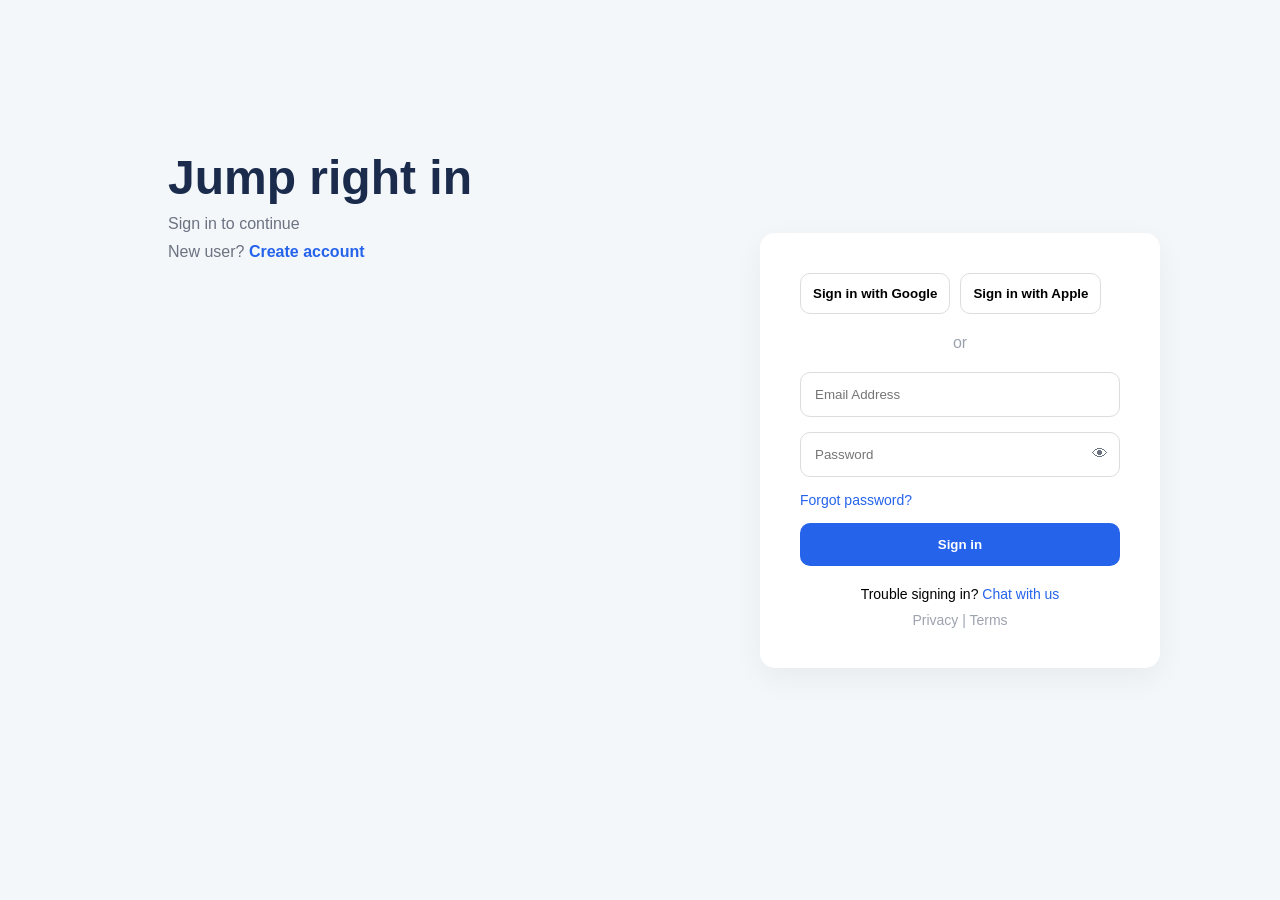
==== login.html @ a6e810c0 "Level-1 Final Project" ====
<!DOCTYPE html>
<html lang="en">

<head>
    <meta charset="UTF-8">
    <meta name="viewport" content="width=device-width, initial-scale=1.0">
    <title>Login</title>
    <link rel="stylesheet" href="style.css">
</head>

<body>

    <div class="container">

        <!-- LEFT SIDE (Desktop only) -->
        <div class="left">
            <div class="left-content">
                <h1>Jump right in</h1>
                <p>Sign in to continue</p>
                <p class="small">New user? <a href="#">Create account</a></p>
            </div>
        </div>

        <!-- RIGHT SIDE (FORM) -->
        <div class="right">
            <div class="form-box">

                <div class="social-btn">
                    <button class="btn google">Sign in with Google</button>
                    <button class="btn apple">Sign in with Apple</button>
                </div>

                <div class="divider">or</div>

                <form>
                    <input type="email" placeholder="Email Address" required>

                    <div class="password-box">
                        <input type="password" placeholder="Password" required>
                        <span>👁</span>
                    </div>

                    <a href="#" class="forgot">Forgot password?</a>

                    <button class="submit">Sign in</button>
                </form>

                <div class="footer">
                    <p>Trouble signing in? <a href="#">Chat with us</a></p>
                    <p class="links">Privacy | Terms</p>
                </div>

            </div>
        </div>

    </div>

</body>

</html>
---- style.css ----
* {
  margin: 0;
  padding: 0;
  box-sizing: border-box;
  font-family: Arial, sans-serif;
}

body {
  background-color: #f4f7fa;
}

.container {
  display: flex;
  min-height: 100vh;
}

/* LEFT SIDE */
.left {
  flex: 1;
  background: #f4f7fa;
  display: flex;
  justify-content: center;
}

.left-content {
  max-width: 400px;
  margin-top: 150px;
}

.left h1 {
  font-size: 3rem;
  color: #1a2b4c;
}

.left p {
  margin-top: 10px;
  color: #6b7280;
}

.small a {
  color: #2563eb;
  text-decoration: none;
  font-weight: bold;
}

/* RIGHT SIDE */
.right {
  flex: 1;
  display: flex;
  align-items: center;
  justify-content: center;
}

.form-box {
  background: #fff;
  padding: 40px;
  border-radius: 15px;
  width: 100%;
  max-width: 400px;
  box-shadow: 0 10px 30px rgba(0,0,0,0.05);
}

/* SOCIAL BUTTONS */
.social-btn {
  display: flex;
  gap: 10px;
}

.btn {
  padding: 12px;
  border-radius: 10px;
  border: 1px solid #ddd;
  background: #fff;
  cursor: pointer;
  font-weight: 600;
}

.btn:hover {
  background: #f9fafb;
}

/* DIVIDER */
.divider {
  text-align: center;
  margin: 20px 0;
  color: #9ca3af;
}

/* FORM */
form {
  display: flex;
  flex-direction: column;
  gap: 15px;
}

input {
  padding: 14px;
  border-radius: 10px;
  border: 1px solid #ddd;
  outline: none;
}

input:focus {
  border-color: #2563eb;
}

/* PASSWORD */
.password-box {
  position: relative;
}

.password-box input {
  width: 100%;
  padding-right: 40px; 
}

.password-box span {
  position: absolute;
  right: 12px;
  top: 50%;
  transform: translateY(-50%);
  cursor: pointer;
  font-size: 16px;
  color: #6b7280;
}

/* LINKS */
.forgot {
  font-size: 14px;
  color: #2563eb;
  text-decoration: none;
}

/* BUTTON */
.submit {
  padding: 14px;
  border: none;
  border-radius: 10px;
  background: #2563eb;
  color: #fff;
  font-weight: bold;
  cursor: pointer;
}

.submit:hover {
  background: #1e4fd8;
}

/* FOOTER */
.footer {
  margin-top: 20px;
  font-size: 14px;
  text-align: center;
}

.footer a {
  color: #2563eb;
  text-decoration: none;
}

.links {
  margin-top: 10px;
  color: #9ca3af;
}

/* 📱 RESPONSIVENESS */
@media (max-width: 768px) {
  .container {
    flex-direction: column;
  }

  .left {
    display: none;
  }

  .right {
    padding: 20px;
  }

  .form-box {
    padding: 25px;
  }
}
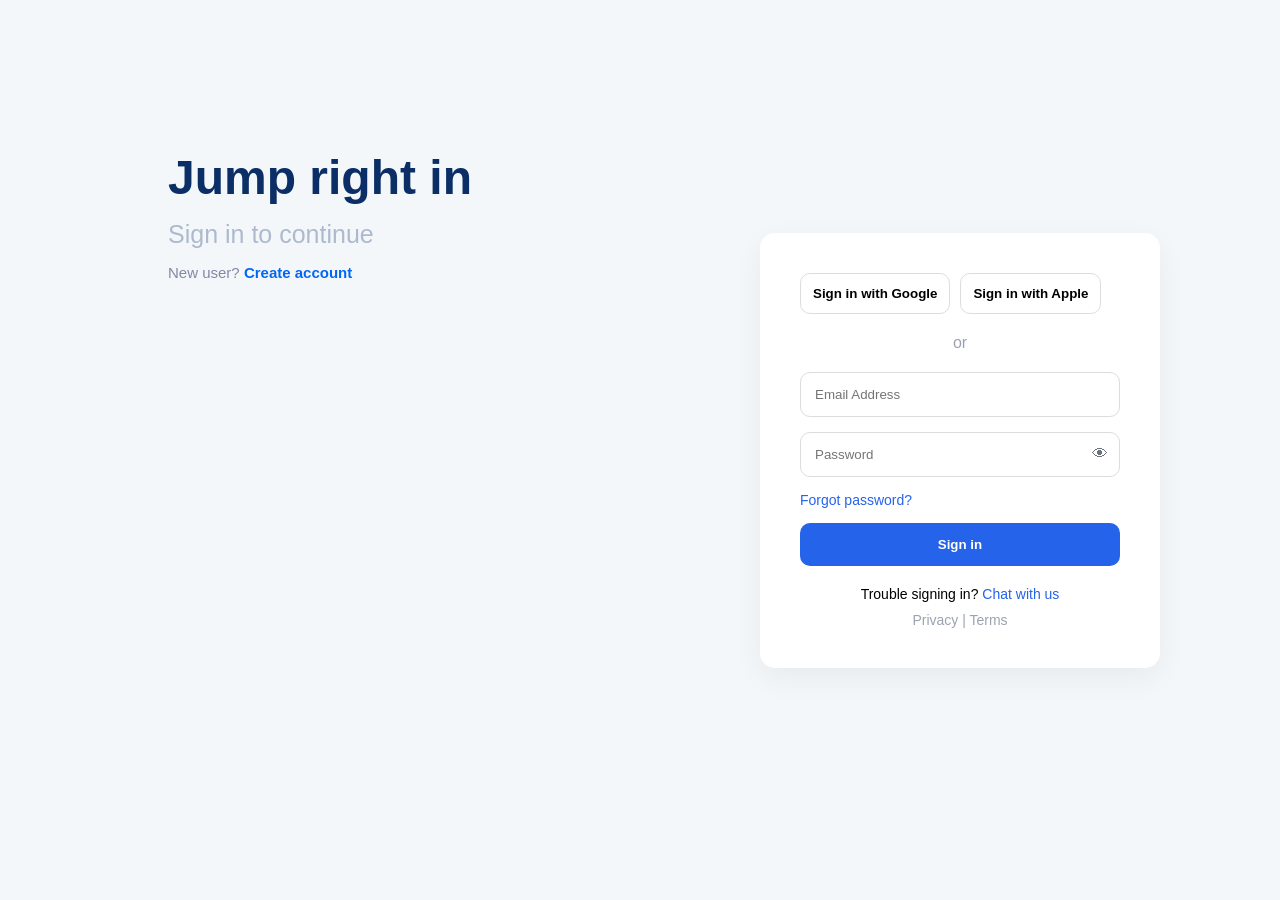
==== commit 40633ca4: "Refactor login page styles and markup for improved readability and aesthetics" ====
--- a/login.html
+++ b/login.html
@@ -17,7 +17,8 @@
             <div class="left-content">
                 <h1>Jump right in</h1>
                 <p>Sign in to continue</p>
-                <p class="small">New user? <a href="#">Create account</a></p>
+                <span class="small">New user? <a href="#">Create account</a></span>
+                
             </div>
         </div>
 
--- a/style.css
+++ b/style.css
@@ -29,16 +29,25 @@
 
 .left h1 {
   font-size: 3rem;
-  color: #1a2b4c;
+  color: #0a2e65;
+  font-weight: 700;
 }
 
 .left p {
-  margin-top: 10px;
-  color: #6b7280;
+  margin-top: 15px;
+  color: #adbacd;
+  font-size: 25px;
+  margin-bottom: 15px;
+}
+
+.small{
+   color: #8388a4;
+  font-size: 15px;
 }
 
 .small a {
-  color: #2563eb;
+  font-size: 15px;
+  color: #0066f6;
   text-decoration: none;
   font-weight: bold;
 }
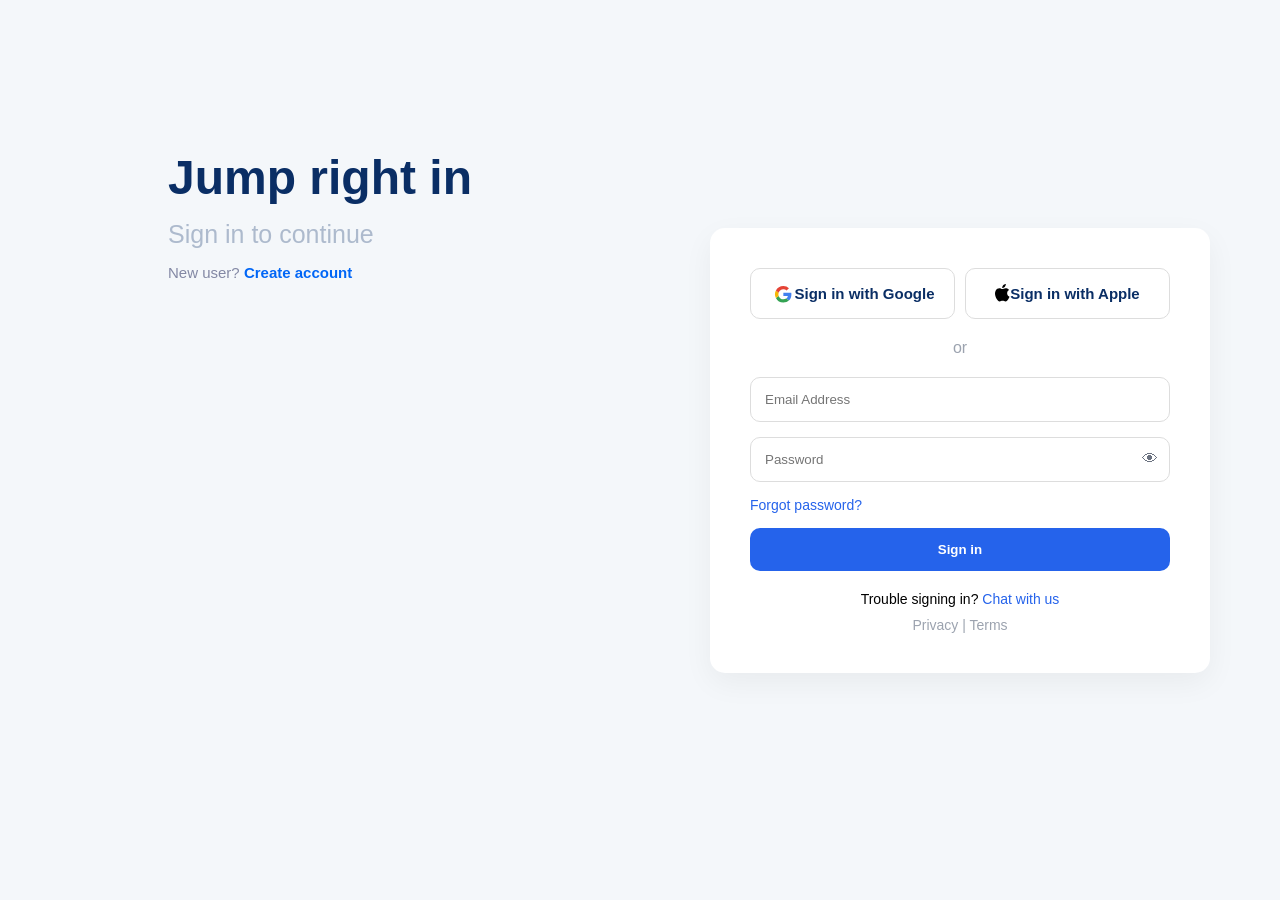
==== commit adbcf562: "Enhance social buttons with icons and improve button styling for better user experience Co-authored-" ====
--- a/login.html
+++ b/login.html
@@ -27,8 +27,8 @@
             <div class="form-box">
 
                 <div class="social-btn">
-                    <button class="btn google">Sign in with Google</button>
-                    <button class="btn apple">Sign in with Apple</button>
+                    <button class="btn google"><img src="./Media/google-img.svg" alt="" srcset="">Sign in with Google</button>
+                    <button class="btn apple"><img src="./Media/apple-img.svg" alt="" srcset="">Sign in with Apple</button>
                 </div>
 
                 <div class="divider">or</div>
--- a/style.css
+++ b/style.css
@@ -65,7 +65,7 @@
   padding: 40px;
   border-radius: 15px;
   width: 100%;
-  max-width: 400px;
+  max-width: 500px;
   box-shadow: 0 10px 30px rgba(0,0,0,0.05);
 }
 
@@ -73,19 +73,27 @@
 .social-btn {
   display: flex;
   gap: 10px;
+  width: 100%;
 }
 
 .btn {
+  flex: 1;
   padding: 12px;
   border-radius: 10px;
   border: 1px solid #ddd;
   background: #fff;
+  color: #0a2e65;
   cursor: pointer;
+  font-size: 15px;
   font-weight: 600;
+  display: flex;
+  justify-content: center;
+  align-items: center;
 }
 
 .btn:hover {
-  background: #f9fafb;
+  box-shadow: 0 10px 30px #e0e4eb;
+  
 }
 
 /* DIVIDER */
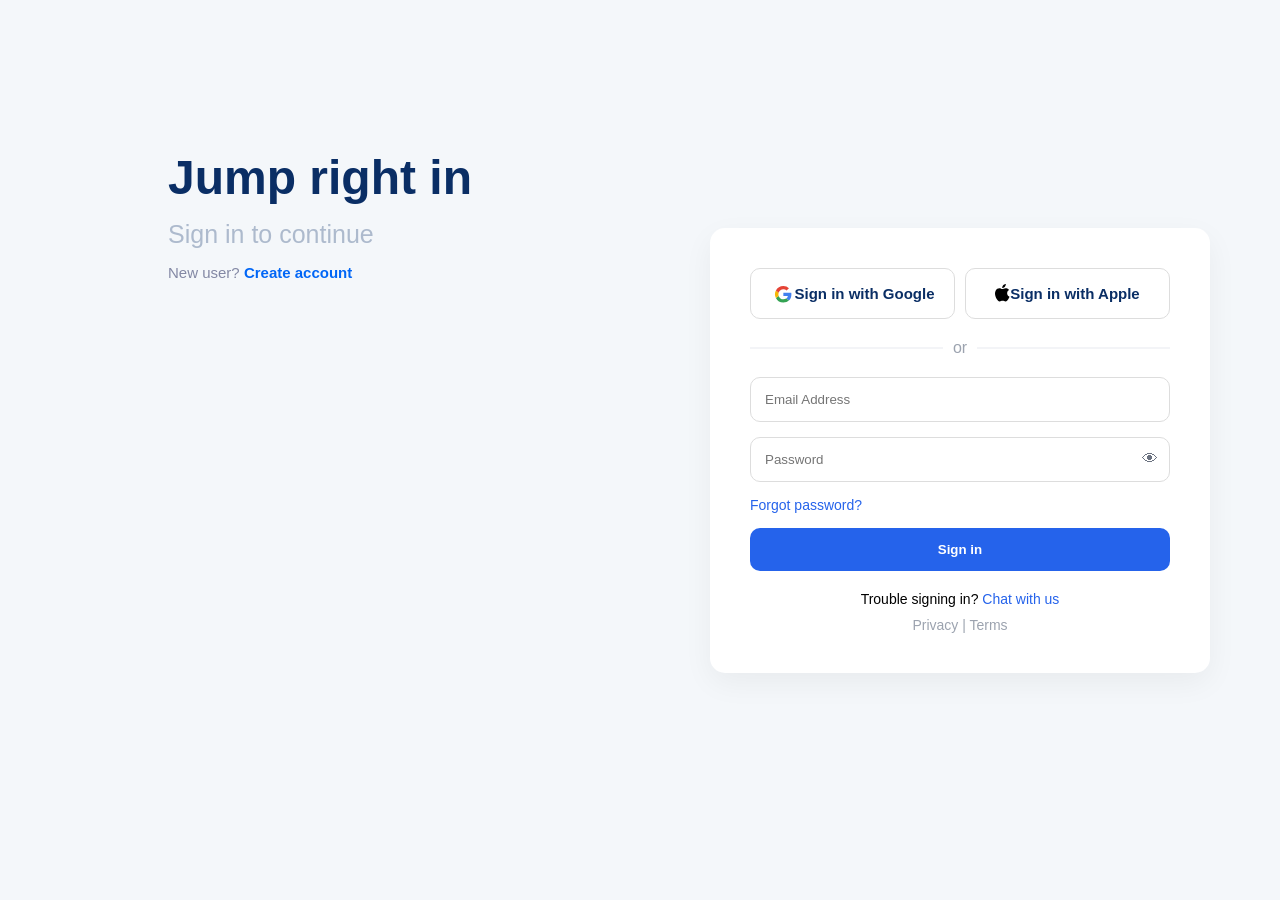
==== commit 372c2318: "Enhance divider styling in login form for improved visual clarity Co-authored-by: Copilot <copilot@g" ====
--- a/login.html
+++ b/login.html
@@ -31,7 +31,11 @@
                     <button class="btn apple"><img src="./Media/apple-img.svg" alt="" srcset="">Sign in with Apple</button>
                 </div>
 
-                <div class="divider">or</div>
+                <div class="divider">
+                    <hr>
+                    <span>or</span>
+                    <hr>
+                </div>
 
                 <form>
                     <input type="email" placeholder="Email Address" required>
--- a/style.css
+++ b/style.css
@@ -98,9 +98,17 @@
 
 /* DIVIDER */
 .divider {
-  text-align: center;
+  display: flex;
+  justify-content: center;
+  align-items: center;
+  gap: 10px;
   margin: 20px 0;
   color: #9ca3af;
+}
+
+.divider hr {
+  flex: 1;
+  border: 1px solid #f3f4f7;
 }
 
 /* FORM */
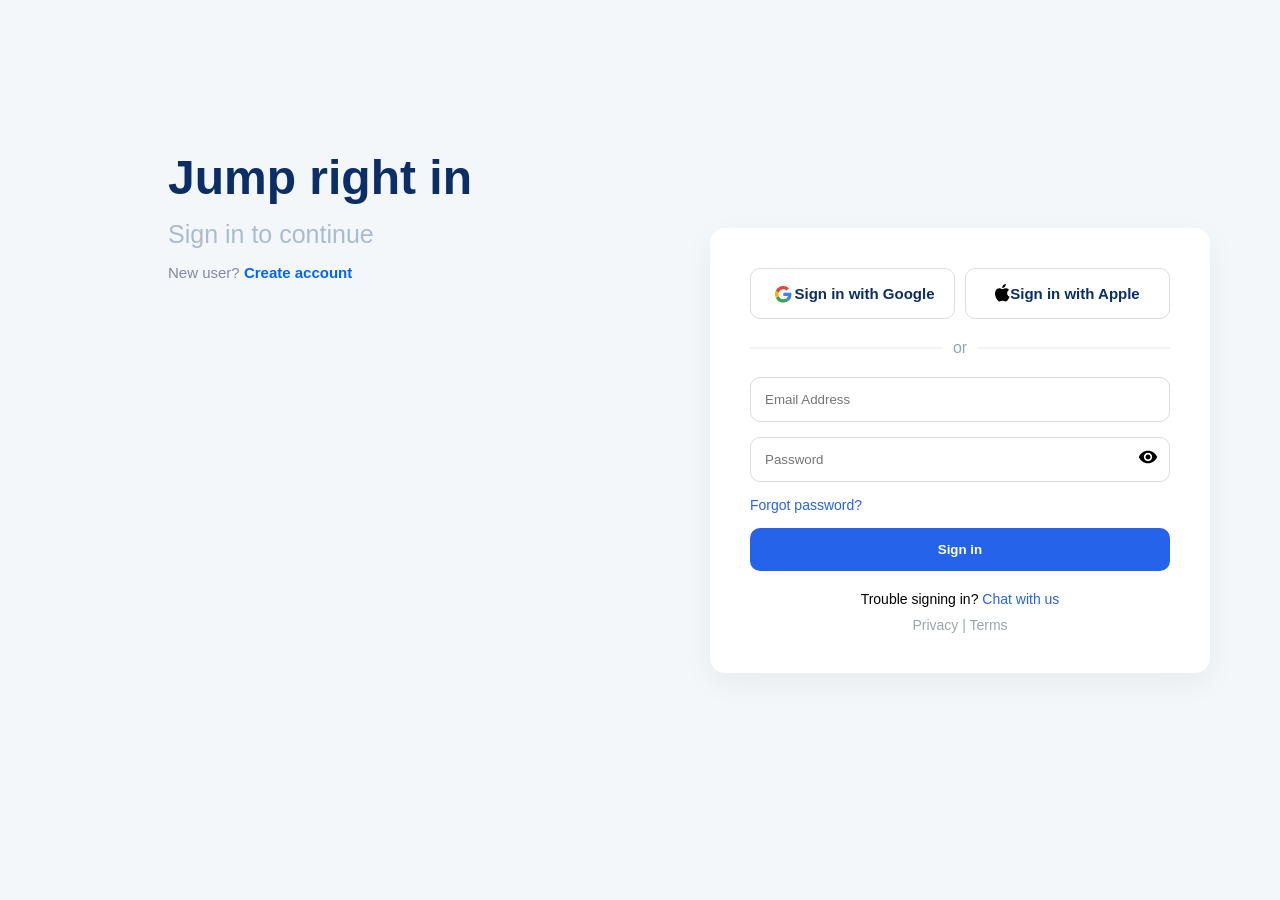
==== commit 19c91d13: "Put eye icon SVG image in password field for improved visuals Co-authored-by: Copilot <copilot@githu" ====
--- a/login.html
+++ b/login.html
@@ -42,7 +42,7 @@
 
                     <div class="password-box">
                         <input type="password" placeholder="Password" required>
-                        <span>👁</span>
+                        <span><img src="./Media/eye-img.svg" alt="" srcset=""></span>
                     </div>
 
                     <a href="#" class="forgot">Forgot password?</a>
--- a/style.css
+++ b/style.css
@@ -147,6 +147,12 @@
   cursor: pointer;
   font-size: 16px;
   color: #6b7280;
+}
+
+.password-box span img{
+  width: 20px;
+  height: 20px;
+  color: #b5c0d0;
 }
 
 /* LINKS */
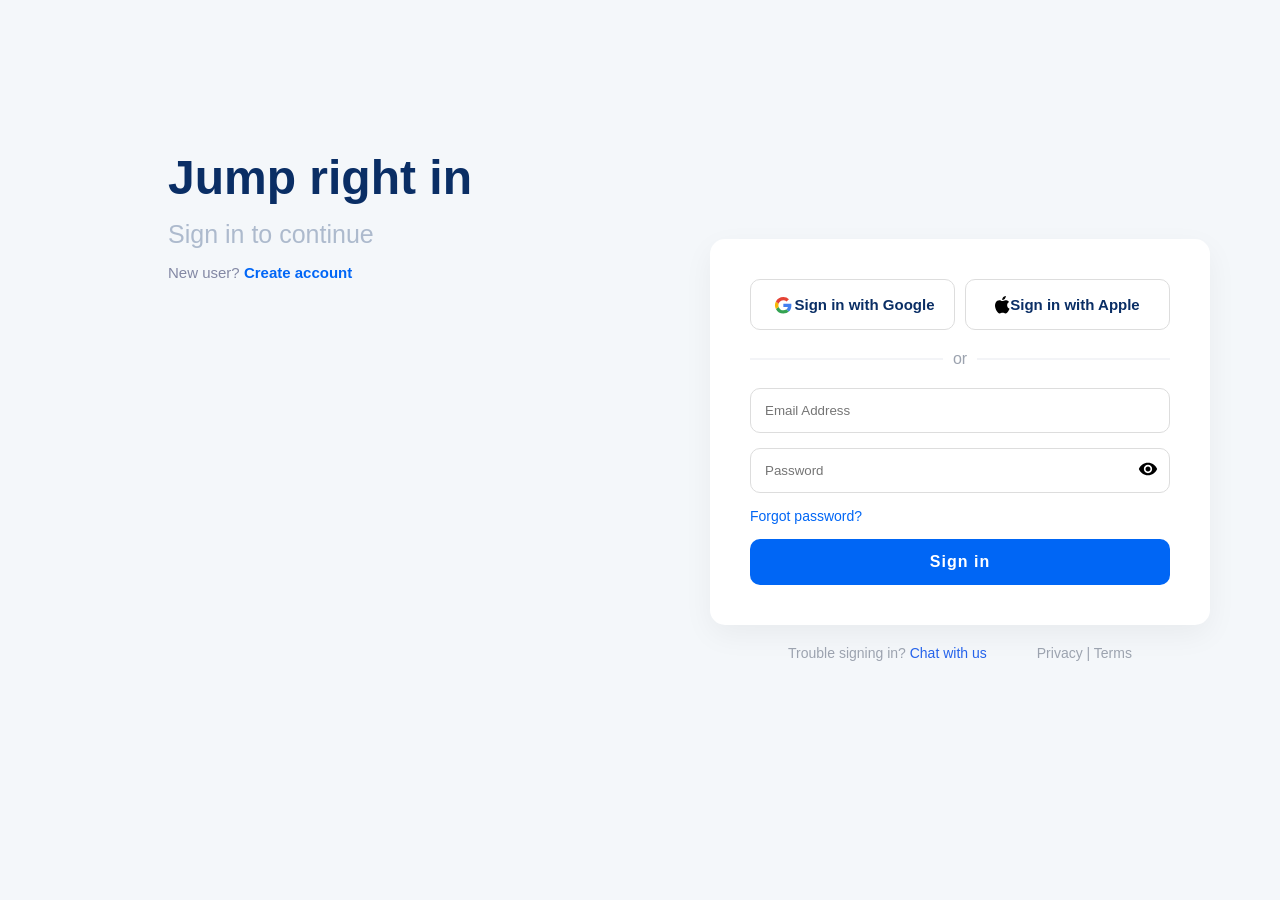
==== commit 5ae2026b: "Refactor footer layout and styling for improved alignment and spacing Co-authored-by: Copilot <copil" ====
--- a/login.html
+++ b/login.html
@@ -50,12 +50,16 @@
                     <button class="submit">Sign in</button>
                 </form>
 
-                <div class="footer">
+            </div>
+
+             <div class="footer">
                     <p>Trouble signing in? <a href="#">Chat with us</a></p>
                     <p class="links">Privacy | Terms</p>
                 </div>
 
-            </div>
+           
+
+
         </div>
 
     </div>
--- a/style.css
+++ b/style.css
@@ -56,6 +56,7 @@
 .right {
   flex: 1;
   display: flex;
+  flex-direction: column;
   align-items: center;
   justify-content: center;
 }
@@ -158,7 +159,7 @@
 /* LINKS */
 .forgot {
   font-size: 14px;
-  color: #2563eb;
+  color: #0066f5;
   text-decoration: none;
 }
 
@@ -167,22 +168,29 @@
   padding: 14px;
   border: none;
   border-radius: 10px;
-  background: #2563eb;
+  background: #0066f5;
   color: #fff;
+  font-size: 16px;
   font-weight: bold;
+  letter-spacing: 1px;
   cursor: pointer;
 }
 
 .submit:hover {
-  background: #1e4fd8;
+  box-shadow: 0 10px 30px rgba(0,0,0,0.05);
 }
 
 /* FOOTER */
 .footer {
   margin-top: 20px;
   font-size: 14px;
-  text-align: center;
-}
+  /* text-align: center; */
+  display: flex;  
+  align-items: center;
+  gap: 50px;
+   color: #9ca3af;
+}
+
 
 .footer a {
   color: #2563eb;
@@ -190,7 +198,6 @@
 }
 
 .links {
-  margin-top: 10px;
   color: #9ca3af;
 }
 
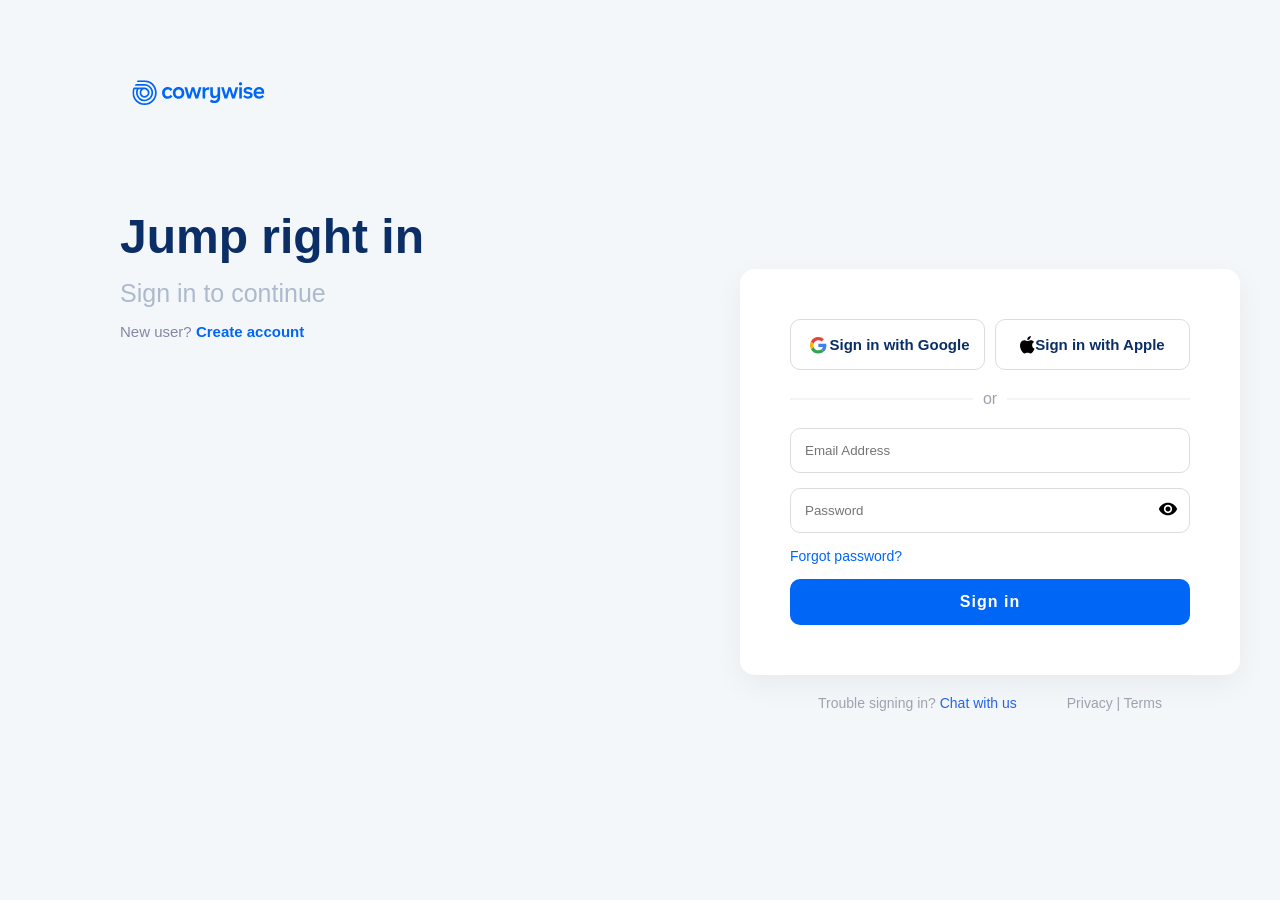
==== commit caf91348: "Refactor layout and styling for left section to enhance alignment and spacing" ====
--- a/login.html
+++ b/login.html
@@ -12,13 +12,19 @@
 
     <div class="container">
 
-        <!-- LEFT SIDE (Desktop only) -->
+        <!-- LEFT SIDE-->
         <div class="left">
+
+            <!-- LOGO-->
+            <div class="logo">
+                <img src="./Media/logo0.svg" alt="" srcset="">
+            </div>
+
             <div class="left-content">
                 <h1>Jump right in</h1>
                 <p>Sign in to continue</p>
                 <span class="small">New user? <a href="#">Create account</a></span>
-                
+
             </div>
         </div>
 
@@ -27,8 +33,10 @@
             <div class="form-box">
 
                 <div class="social-btn">
-                    <button class="btn google"><img src="./Media/google-img.svg" alt="" srcset="">Sign in with Google</button>
-                    <button class="btn apple"><img src="./Media/apple-img.svg" alt="" srcset="">Sign in with Apple</button>
+                    <button class="btn google"><img src="./Media/google-img.svg" alt="" srcset="">Sign in with
+                        Google</button>
+                    <button class="btn apple"><img src="./Media/apple-img.svg" alt="" srcset="">Sign in with
+                        Apple</button>
                 </div>
 
                 <div class="divider">
@@ -52,12 +60,12 @@
 
             </div>
 
-             <div class="footer">
-                    <p>Trouble signing in? <a href="#">Chat with us</a></p>
-                    <p class="links">Privacy | Terms</p>
-                </div>
+            <div class="footer">
+                <p>Trouble signing in? <a href="#">Chat with us</a></p>
+                <p class="links">Privacy | Terms</p>
+            </div>
 
-           
+
 
 
         </div>
--- a/style.css
+++ b/style.css
@@ -19,12 +19,15 @@
   flex: 1;
   background: #f4f7fa;
   display: flex;
-  justify-content: center;
+    flex-direction: column;  
+  align-items: flex-start; 
+  padding-left: 120px;      
+  padding-top: 80px;       
 }
 
 .left-content {
   max-width: 400px;
-  margin-top: 150px;
+  margin-top: 100px;
 }
 
 .left h1 {
@@ -40,8 +43,8 @@
   margin-bottom: 15px;
 }
 
-.small{
-   color: #8388a4;
+.small {
+  color: #8388a4;
   font-size: 15px;
 }
 
@@ -59,15 +62,16 @@
   flex-direction: column;
   align-items: center;
   justify-content: center;
+   padding-top: 80px;
 }
 
 .form-box {
   background: #fff;
-  padding: 40px;
+  padding: 50px;
   border-radius: 15px;
   width: 100%;
   max-width: 500px;
-  box-shadow: 0 10px 30px rgba(0,0,0,0.05);
+  box-shadow: 0 10px 30px rgba(0, 0, 0, 0.05);
 }
 
 /* SOCIAL BUTTONS */
@@ -94,7 +98,7 @@
 
 .btn:hover {
   box-shadow: 0 10px 30px #e0e4eb;
-  
+
 }
 
 /* DIVIDER */
@@ -137,7 +141,7 @@
 
 .password-box input {
   width: 100%;
-  padding-right: 40px; 
+  padding-right: 40px;
 }
 
 .password-box span {
@@ -150,7 +154,7 @@
   color: #6b7280;
 }
 
-.password-box span img{
+.password-box span img {
   width: 20px;
   height: 20px;
   color: #b5c0d0;
@@ -177,7 +181,7 @@
 }
 
 .submit:hover {
-  box-shadow: 0 10px 30px rgba(0,0,0,0.05);
+  box-shadow: 0 10px 30px rgba(0, 0, 0, 0.05);
 }
 
 /* FOOTER */
@@ -185,10 +189,10 @@
   margin-top: 20px;
   font-size: 14px;
   /* text-align: center; */
-  display: flex;  
+  display: flex;
   align-items: center;
   gap: 50px;
-   color: #9ca3af;
+  color: #9ca3af;
 }
 
 
@@ -208,7 +212,15 @@
   }
 
   .left {
-    display: none;
+    padding: 20px;
+  }
+
+  .left h1{
+    font-size: 2.5rem;
+  }
+
+  .left-content{
+    margin-top: 50px;
   }
 
   .right {
@@ -218,4 +230,15 @@
   .form-box {
     padding: 25px;
   }
+
+  .social-btn {
+    flex-direction: column;
+  }
+
+  .footer {
+    font-size: 12px;
+    gap: 20px;
+
+  }
+
 }
